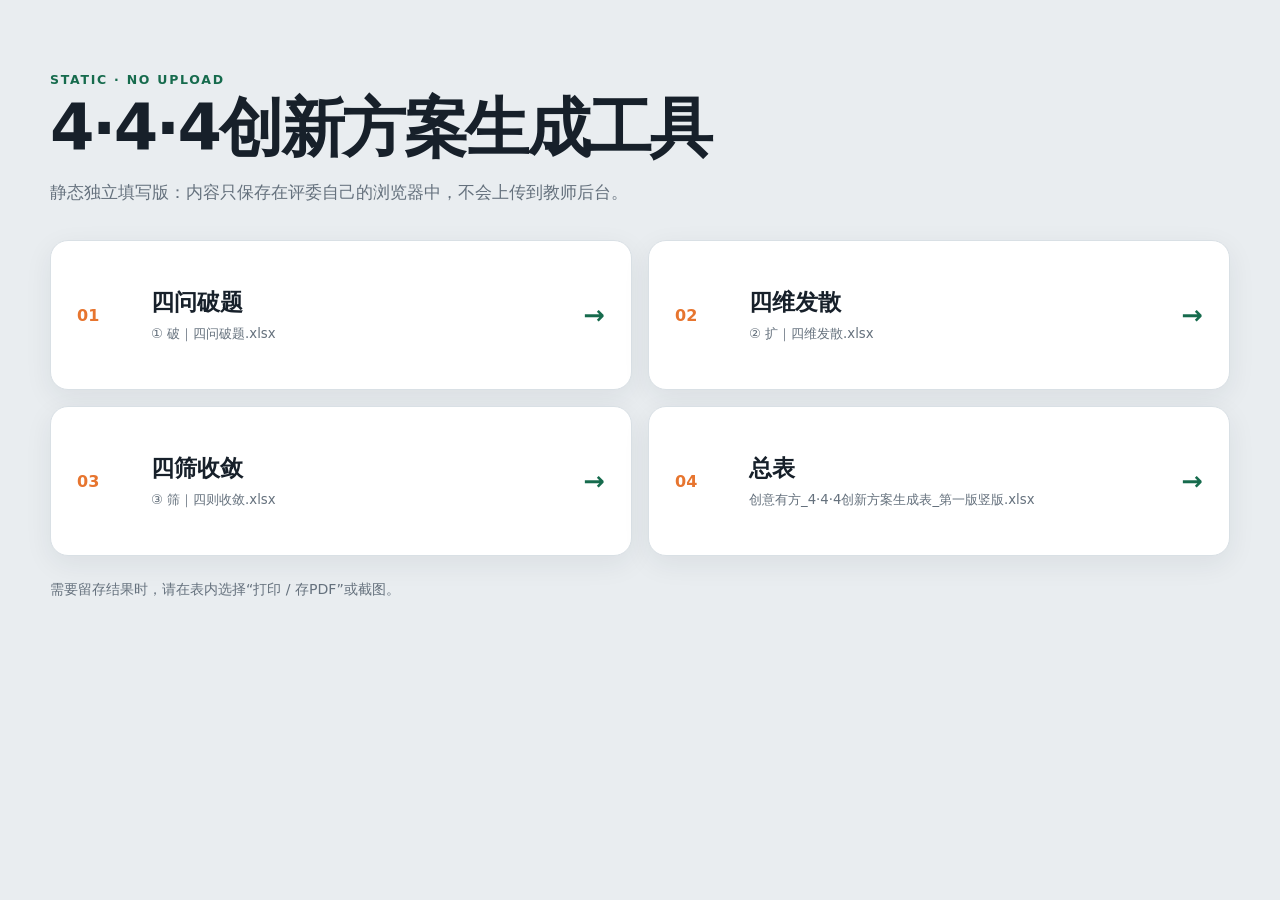
==== docs/index.html @ d4c14c6e "Publish four static MOOC forms and fixed QR codes" ====
<!doctype html>
<html lang="zh-CN"><head><meta charset="utf-8"><meta name="viewport" content="width=device-width,initial-scale=1">
<meta http-equiv="Content-Security-Policy" content="default-src 'self' data:; connect-src 'none'; form-action 'none'; object-src 'none'; base-uri 'none'; style-src 'self'">
<title>4·4·4创新方案生成工具｜静态版</title><link rel="stylesheet" href="assets/app.css"></head>
<body class="landing-page"><main class="landing-shell"><header class="landing-header"><p class="kicker">STATIC · NO UPLOAD</p>
<h1>4·4·4创新方案生成工具</h1><p>静态独立填写版：内容只保存在评委自己的浏览器中，不会上传到教师后台。</p></header>
<section class="form-card-grid"><a class="form-card" href="four-questions/index.html"><span>01</span><div><h2>四问破题</h2><p>① 破｜四问破题.xlsx</p></div><b aria-hidden="true">→</b></a><a class="form-card" href="four-dimensions/index.html"><span>02</span><div><h2>四维发散</h2><p>② 扩｜四维发散.xlsx</p></div><b aria-hidden="true">→</b></a><a class="form-card" href="four-filters/index.html"><span>03</span><div><h2>四筛收敛</h2><p>③ 筛｜四则收敛.xlsx</p></div><b aria-hidden="true">→</b></a><a class="form-card" href="master/index.html"><span>04</span><div><h2>总表</h2><p>创意有方_4·4·4创新方案生成表_第一版竖版.xlsx</p></div><b aria-hidden="true">→</b></a></section><p class="landing-footnote">需要留存结果时，请在表内选择“打印 / 存PDF”或截图。</p></main></body></html>
---- docs/assets/app.css ----
:root {
  color-scheme: light;
  --ink: #17202a;
  --muted: #65717d;
  --line: #9aa7b4;
  --paper: #fff;
  --soft: #f2f5f7;
  --green: #166b4d;
  --green-dark: #0e4f38;
  --orange: #e7752f;
  --danger: #b42318;
  font-family: "Microsoft YaHei UI", "PingFang SC", system-ui, sans-serif;
}

* { box-sizing: border-box; }
body { margin: 0; color: var(--ink); background: #e9edf0; }
button, input, textarea { font: inherit; }
button, a { -webkit-tap-highlight-color: transparent; }

.landing-shell, .admin-shell, .sheet-app { width: min(1180px, calc(100% - 32px)); margin: 0 auto; }
.landing-shell { min-height: 100vh; padding: 72px 0 40px; }
.landing-header { max-width: 780px; margin-bottom: 32px; }
.kicker, .modal-kicker { margin: 0 0 8px; color: var(--green); font-size: .78rem; font-weight: 800; letter-spacing: .14em; }
h1, h2, p { margin-top: 0; }
.landing-header h1 { margin-bottom: 15px; font-size: clamp(2rem, 5vw, 4.2rem); line-height: 1.05; letter-spacing: -.04em; }
.landing-header > p:last-child { color: var(--muted); font-size: 1.08rem; line-height: 1.8; }
.form-card-grid { display: grid; grid-template-columns: repeat(2, 1fr); gap: 16px; }
.form-card { min-height: 150px; display: grid; grid-template-columns: 54px 1fr auto; align-items: center; gap: 20px; padding: 26px; color: inherit; text-decoration: none; background: var(--paper); border: 1px solid #d9e0e5; border-radius: 18px; box-shadow: 0 8px 28px rgb(32 45 57 / 7%); transition: transform .18s, box-shadow .18s; }
.form-card:hover { transform: translateY(-2px); box-shadow: 0 12px 34px rgb(32 45 57 / 12%); }
.form-card > span { color: var(--orange); font-weight: 800; }
.form-card h2 { margin-bottom: 7px; font-size: 1.42rem; }
.form-card p { margin: 0; color: var(--muted); font-size: .83rem; word-break: break-all; }
.form-card b { font-size: 1.6rem; color: var(--green); }
.landing-footnote { margin-top: 24px; color: var(--muted); font-size: .88rem; }

.sheet-app { padding: 22px 0 110px; }
.sheet-page-header { display: flex; justify-content: space-between; gap: 20px; align-items: flex-end; margin-bottom: 14px; }
.back-link { display: inline-block; margin-bottom: 8px; color: var(--green); font-size: .88rem; text-decoration: none; }
.sheet-page-header h1 { margin-bottom: 4px; font-size: clamp(1.8rem, 4vw, 2.7rem); }
.sheet-page-header p { margin: 0; color: var(--muted); }
.mode-badge { flex: none; padding: 7px 12px; border-radius: 999px; font-size: .78rem; font-weight: 800; }
.local-badge { color: #70410e; background: #fff0cf; }
.server-badge { color: #fff; background: var(--green); }
.mode-notice { display: flex; gap: 9px; align-items: baseline; padding: 12px 16px; margin-bottom: 14px; border-left: 4px solid var(--orange); background: #fff8ec; color: #62411d; font-size: .9rem; }

.workbook { overflow: hidden; background: var(--paper); border: 1px solid #c8d0d7; border-radius: 10px; box-shadow: 0 10px 34px rgb(28 42 54 / 9%); }
.workbook-bar { display: flex; gap: 10px; align-items: center; padding: 10px 14px; color: #fff; background: #185c37; font-size: .78rem; }
.workbook-hint { margin-left: auto; opacity: .82; font-weight: 400; }
.workbook-icon { font-size: 1.25rem; }
.zoom-controls { display: inline-flex; align-items: center; gap: 3px; margin-left: 10px; padding: 3px; color: #19352a; background: rgb(255 255 255 / 94%); border-radius: 7px; }
.zoom-controls button { min-width: 28px; height: 28px; padding: 0 7px; color: #173d2d; background: transparent; border: 0; border-radius: 5px; cursor: pointer; font-weight: 800; }
.zoom-controls button:hover { background: #dcece5; }
.zoom-controls output { min-width: 45px; text-align: center; font-variant-numeric: tabular-nums; font-weight: 750; }
.zoom-controls .fit-button { padding-inline: 9px; border-left: 1px solid #c8d8d0; border-radius: 0 5px 5px 0; white-space: nowrap; }
.sheet-scroll { overflow-x: auto; background: #dce2e7; }
.excel-grid { width: 100%; min-width: 860px; table-layout: fixed; border-spacing: 0; border-collapse: separate; background: var(--paper); }
.excel-grid th, .excel-grid td { border-right: 1px solid var(--line); border-bottom: 1px solid var(--line); }
.excel-grid thead th { position: sticky; top: 0; z-index: 3; height: 26px; color: #3f4c58; background: #e8edf1; font-size: .72rem; font-weight: 600; text-align: center; }
.row-number-column { width: 34px; }
.row-number { width: 34px; color: #52606c; background: #e8edf1; font-size: .7rem; font-weight: 500; text-align: center; }
.excel-grid td { position: relative; padding: 8px 10px; white-space: pre-line; line-height: 1.55; }
.static-cell, .derived-cell { overflow-wrap: anywhere; }
.field-cell { padding: 0 !important; background: #fffef6 !important; }
.field-cell:focus-within { z-index: 2; outline: 3px solid rgb(231 117 47 / 30%); outline-offset: -3px; }
.field-cell textarea { display: block; width: 100%; min-height: 100%; height: 100%; padding: 9px 10px; resize: vertical; color: #17202a; border: 0; outline: 0; background: transparent; line-height: 1.55; }
.field-cell textarea[aria-invalid="true"] { box-shadow: inset 0 0 0 2px var(--danger); }
.cell-prefix { display: block; padding: 8px 10px 0; font-weight: 700; }
.cell-prefix + textarea { min-height: 58px; padding-top: 4px; }
.field-error { position: absolute; right: 4px; bottom: 1px; color: var(--danger); font-size: .65rem; }
.derived-value { font-weight: 700; }
.sheet-tabs { display: flex; align-items: center; gap: 10px; min-height: 34px; padding: 0 14px; color: #293640; background: #e8edf1; font-size: .76rem; }
.sheet-tabs strong { align-self: stretch; display: flex; align-items: center; padding: 0 14px; border-bottom: 3px solid var(--green); background: #fff; }

.action-bar { position: fixed; z-index: 10; left: 0; right: 0; bottom: 0; display: flex; justify-content: space-between; align-items: center; gap: 18px; padding: 12px max(16px, calc((100vw - 1180px) / 2)); background: rgb(255 255 255 / 94%); border-top: 1px solid #ccd4da; box-shadow: 0 -8px 25px rgb(20 35 48 / 9%); backdrop-filter: blur(10px); }
.action-bar p { margin: 0; color: var(--muted); font-size: .84rem; }
.action-buttons { display: flex; gap: 8px; }
.primary-button, .secondary-button { min-height: 42px; padding: 0 17px; border-radius: 9px; border: 1px solid transparent; cursor: pointer; font-weight: 750; }
.primary-button { color: #fff; background: var(--green); }
.primary-button:hover { background: var(--green-dark); }
.primary-button:disabled, .secondary-button:disabled { opacity: .58; cursor: wait; }
.secondary-button { color: #2d3a44; background: #fff; border-color: #b8c2ca; }
.link-button { display: inline-flex; align-items: center; text-decoration: none; }
.error-message { color: var(--danger) !important; }

.modal[hidden] { display: none; }
.modal { position: fixed; z-index: 40; inset: 0; display: grid; place-items: center; padding: 20px; background: rgb(15 25 32 / 70%); }
.modal-card { width: min(480px, 100%); padding: 34px; text-align: center; background: #fff; border-radius: 20px; box-shadow: 0 24px 70px rgb(0 0 0 / 35%); }
.success-mark { width: 58px; height: 58px; display: grid; place-items: center; margin: 0 auto 16px; color: #fff; background: var(--green); border-radius: 50%; font-size: 1.6rem; }
.modal-card h2 { margin-bottom: 10px; }
.modal-card > p:not(.modal-kicker) { color: var(--muted); line-height: 1.7; }
.code-box { display: flex; flex-direction: column; gap: 5px; padding: 12px; margin: 18px 0; background: var(--soft); border-radius: 10px; }
.code-box span { color: var(--muted); font-size: .75rem; }

.admin-shell { padding: 42px 0 70px; }
.admin-header { display: flex; align-items: flex-start; justify-content: space-between; gap: 24px; }
.admin-header h1 { margin-bottom: 6px; }
.admin-header p:last-child { color: var(--muted); }
.login-panel, .submission-section { padding: 22px; margin-top: 20px; background: #fff; border: 1px solid #d5dde3; border-radius: 14px; }
.login-panel label { display: block; margin-bottom: 8px; font-weight: 700; }
.login-panel > div { display: flex; gap: 8px; }
.login-panel input { flex: 1; min-width: 0; padding: 10px 12px; border: 1px solid #aab6bf; border-radius: 8px; }
.summary-grid { display: grid; grid-template-columns: repeat(5, 1fr); gap: 10px; margin: 22px 0; }
.summary-grid article { display: flex; flex-direction: column; padding: 17px; background: #fff; border-radius: 12px; }
.summary-grid span, .summary-grid small { color: var(--muted); }
.summary-grid strong { margin: 6px 0; font-size: 1.7rem; }
.submission-section > header { display: flex; justify-content: space-between; gap: 15px; align-items: center; }
.submission-section h2 { margin-bottom: 3px; }
.submission-section header p { margin: 0; color: var(--muted); }
.submission-list { margin-top: 14px; }
.submission-card { border-top: 1px solid #e0e5e9; }
.submission-card summary { display: flex; justify-content: space-between; gap: 20px; padding: 13px 2px; cursor: pointer; }
.submission-card summary span { color: var(--muted); font-size: .82rem; }
.submission-card dl { margin: 0 0 16px; padding: 14px; background: var(--soft); border-radius: 9px; }
.submission-card dl div { display: grid; grid-template-columns: 170px 1fr; gap: 12px; padding: 7px 0; }
.submission-card dt { color: var(--muted); }
.submission-card dd { margin: 0; white-space: pre-wrap; }
.empty-state { color: var(--muted); }

@media (max-width: 740px) {
  .landing-shell, .admin-shell, .sheet-app { width: min(100% - 20px, 1180px); }
  .landing-shell { padding-top: 40px; }
  .form-card-grid { grid-template-columns: 1fr; }
  .form-card { min-height: 120px; padding: 20px; }
  .sheet-page-header { align-items: flex-start; }
  .sheet-page-header p { font-size: .78rem; }
  .mode-notice { display: block; line-height: 1.55; }
  .mode-notice span { display: block; margin-top: 3px; }
  .workbook-bar { gap: 6px; padding-inline: 8px; }
  .workbook-hint { display: none; }
  .zoom-controls { margin-left: auto; }
  .zoom-controls button { min-width: 25px; padding-inline: 5px; }
  .zoom-controls output { min-width: 40px; }
  .action-bar { align-items: stretch; flex-direction: column; gap: 8px; padding-bottom: max(12px, env(safe-area-inset-bottom)); }
  .action-buttons { display: grid; grid-template-columns: .7fr 1fr 1.25fr; }
  .action-buttons button { min-width: 0; padding: 0 8px; font-size: .78rem; }
  .sheet-app { padding-bottom: 150px; }
  .admin-header { flex-direction: column; }
  .summary-grid { grid-template-columns: repeat(2, 1fr); }
  .submission-card dl div { grid-template-columns: 1fr; gap: 3px; }
}

@media print {
  body { background: #fff; }
  .sheet-app { width: 100%; padding: 0; }
  .back-link, .mode-badge, .mode-notice, .workbook-bar, .sheet-tabs, .action-bar { display: none !important; }
  .workbook { border: 0; box-shadow: none; }
  .sheet-scroll { overflow: visible; }
  .excel-grid { min-width: 0; font-size: 9pt; }
  .excel-grid thead { display: none; }
  .row-number-column, .row-number { display: none; }
  .field-cell textarea { resize: none; overflow: visible; }
}
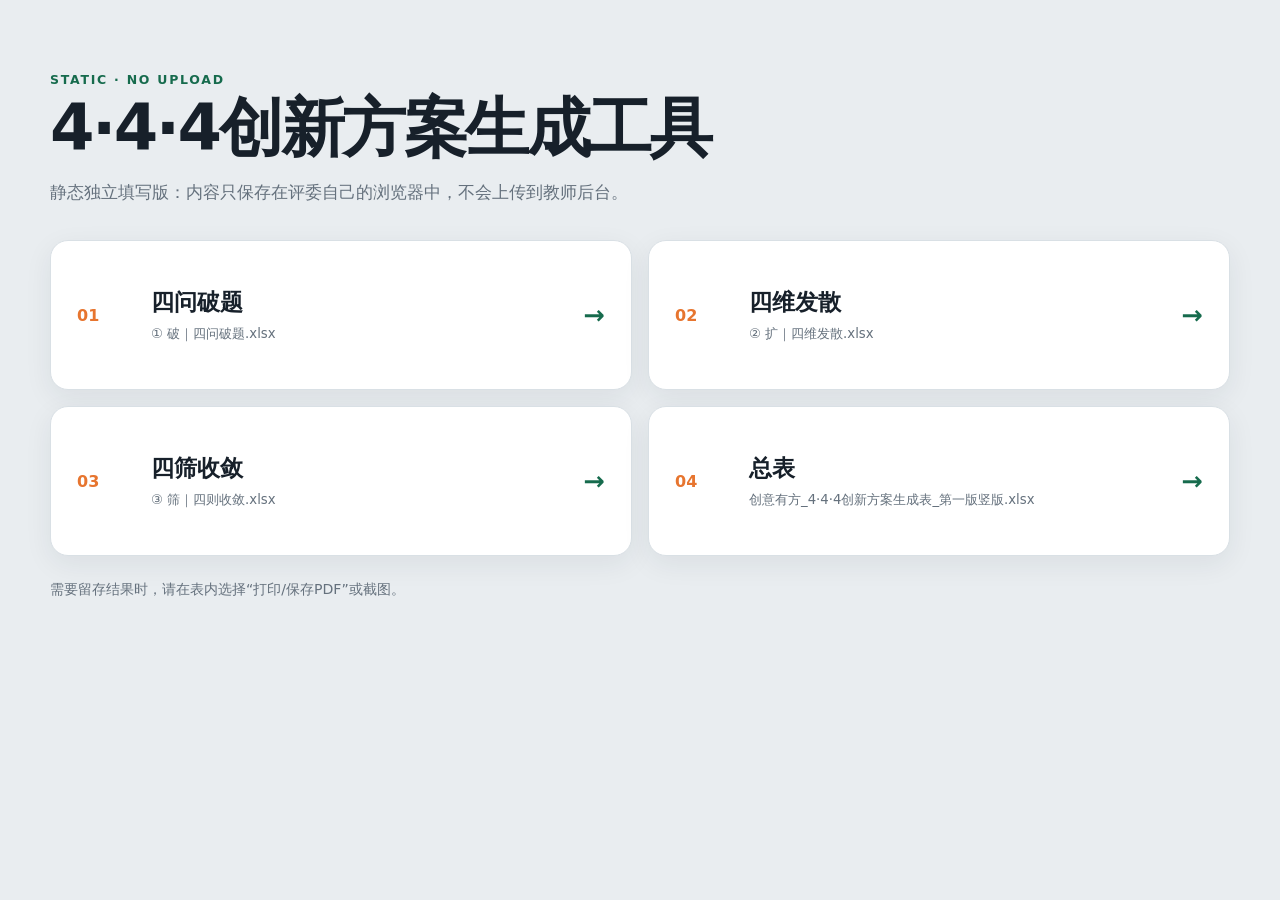
==== commit 239e5b24: "Simplify form headers, remove master spacer rows and rename print button" ====
--- a/docs/index.html
+++ b/docs/index.html
@@ -4,4 +4,4 @@
 <title>4·4·4创新方案生成工具｜静态版</title><link rel="stylesheet" href="assets/app.css"></head>
 <body class="landing-page"><main class="landing-shell"><header class="landing-header"><p class="kicker">STATIC · NO UPLOAD</p>
 <h1>4·4·4创新方案生成工具</h1><p>静态独立填写版：内容只保存在评委自己的浏览器中，不会上传到教师后台。</p></header>
-<section class="form-card-grid"><a class="form-card" href="four-questions/index.html"><span>01</span><div><h2>四问破题</h2><p>① 破｜四问破题.xlsx</p></div><b aria-hidden="true">→</b></a><a class="form-card" href="four-dimensions/index.html"><span>02</span><div><h2>四维发散</h2><p>② 扩｜四维发散.xlsx</p></div><b aria-hidden="true">→</b></a><a class="form-card" href="four-filters/index.html"><span>03</span><div><h2>四筛收敛</h2><p>③ 筛｜四则收敛.xlsx</p></div><b aria-hidden="true">→</b></a><a class="form-card" href="master/index.html"><span>04</span><div><h2>总表</h2><p>创意有方_4·4·4创新方案生成表_第一版竖版.xlsx</p></div><b aria-hidden="true">→</b></a></section><p class="landing-footnote">需要留存结果时，请在表内选择“打印 / 存PDF”或截图。</p></main></body></html>+<section class="form-card-grid"><a class="form-card" href="four-questions/index.html"><span>01</span><div><h2>四问破题</h2><p>① 破｜四问破题.xlsx</p></div><b aria-hidden="true">→</b></a><a class="form-card" href="four-dimensions/index.html"><span>02</span><div><h2>四维发散</h2><p>② 扩｜四维发散.xlsx</p></div><b aria-hidden="true">→</b></a><a class="form-card" href="four-filters/index.html"><span>03</span><div><h2>四筛收敛</h2><p>③ 筛｜四则收敛.xlsx</p></div><b aria-hidden="true">→</b></a><a class="form-card" href="master/index.html"><span>04</span><div><h2>总表</h2><p>创意有方_4·4·4创新方案生成表_第一版竖版.xlsx</p></div><b aria-hidden="true">→</b></a></section><p class="landing-footnote">需要留存结果时，请在表内选择“打印/保存PDF”或截图。</p></main></body></html>
